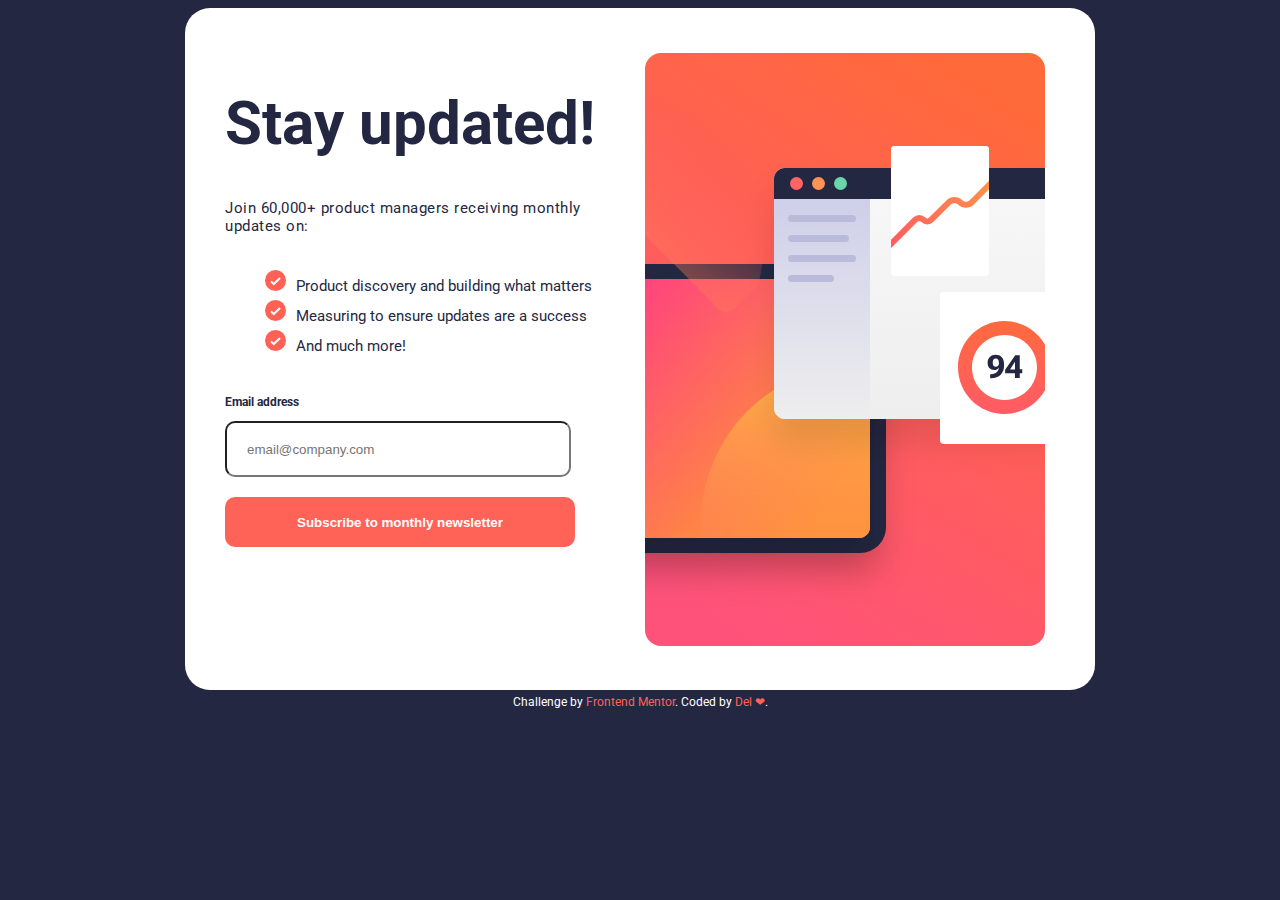
==== index.html @ 950e3dda "first commit" ====
<!DOCTYPE html>
<html lang="en">
  <head>
    <meta charset="UTF-8" />
    <meta name="viewport" content="width=device-width, initial-scale=1.0" />
    <!-- displays site properly based on user's device -->

    <link
      rel="icon"
      type="image/png"
      sizes="32x32"
      href="./assets/images/favicon-32x32.png"
    />
    <link rel="preconnect" href="https://fonts.googleapis.com">
    <link rel="preconnect" href="https://fonts.gstatic.com" crossorigin>
    <link href="https://fonts.googleapis.com/css2?family=Roboto:wght@400;700&display=swap" rel="stylesheet">
    <title>
      Frontend Mentor | Newsletter sign-up form with success message
    </title>
    <link rel="stylesheet" href="style.css" />
  </head>
  <body>
    <div class="container">
      <!-- Sign-up form start -->
      <div class="active-form">
        <h1 class="main-title">Stay updated!</h1>
        <p class="description">Join 60,000+ product managers receiving monthly <br> updates on:</p>
        <ul class="features-list">
          <li><svg xmlns="http://www.w3.org/2000/svg" width="21" height="21" viewBox="0 0 21 21"><g fill="none"><circle cx="10.5" cy="10.5" r="10.5" fill="#FF6155"/><path stroke="#FFF" stroke-width="2" d="M6 11.381 8.735 14 15 8"/></g></svg>Product discovery and building what matters</li>
          <li><svg xmlns="http://www.w3.org/2000/svg" width="21" height="21" viewBox="0 0 21 21"><g fill="none"><circle cx="10.5" cy="10.5" r="10.5" fill="#FF6155"/><path stroke="#FFF" stroke-width="2" d="M6 11.381 8.735 14 15 8"/></g></svg>Measuring to ensure updates are a success</li>
          <li><svg xmlns="http://www.w3.org/2000/svg" width="21" height="21" viewBox="0 0 21 21"><g fill="none"><circle cx="10.5" cy="10.5" r="10.5" fill="#FF6155"/><path stroke="#FFF" stroke-width="2" d="M6 11.381 8.735 14 15 8"/></g></svg>And much more!</li>
        </ul>
        <p class="email">Email address</p>
        <input type="email" placeholder="email@company.com" />
        <button onclick="handleSuccess()">Subscribe to monthly newsletter</button>  
       </div>
        <div class="main-img">
           <svg xmlns="http://www.w3.org/2000/svg" xmlns:xlink="http://www.w3.org/1999/xlink" width="400" height="593" viewBox="0 0 400 593"><defs><linearGradient id="b" x1="72.75%" x2="27.25%" y1="0%" y2="100%"><stop offset="0%" stop-color="#FF6A3A"/><stop offset="100%" stop-color="#FF527B"/></linearGradient><linearGradient id="h" x1="22.319%" x2="99.127%" y1="28.497%" y2="70.858%"><stop offset="0%" stop-color="#FF3E83"/><stop offset="100%" stop-color="#FF9F2E"/></linearGradient><linearGradient id="k" x1="50%" x2="50%" y1="0%" y2="100%"><stop offset="0%" stop-color="#FFB443"/><stop offset="100%" stop-color="#FF5B64" stop-opacity="0"/></linearGradient><linearGradient id="o" x1="50%" x2="50%" y1="0%" y2="100%"><stop offset="0%" stop-color="#F8F8F8"/><stop offset="100%" stop-color="#EEE"/></linearGradient><linearGradient id="p" x1="50%" x2="50%" y1="0%" y2="100%"><stop offset="0%" stop-color="#CACBE8"/><stop offset="100%" stop-color="#EEE"/><stop offset="100%" stop-color="#CACBE8"/></linearGradient><linearGradient id="r" x1="97.791%" x2="7.729%" y1="26.944%" y2="71.879%"><stop offset="0%" stop-color="#FF9049"/><stop offset="100%" stop-color="#FF5E5E"/></linearGradient><linearGradient id="t" x1="50%" x2="50%" y1="0%" y2="100%"><stop offset="0%" stop-color="#FF6A3D"/><stop offset="100%" stop-color="#FF5B66"/></linearGradient><path id="e" d="M0 26C0 11.64 11.64 0 26 0h381c14.36 0 26 11.64 26 26v237c0 14.36-11.64 26-26 26H26c-14.36 0-26-11.64-26-26V26Z"/><path id="g" d="M0 11C0 4.925 4.925 0 11 0h379c6.075 0 11 4.925 11 11v237c0 6.075-4.925 11-11 11H11c-6.075 0-11-4.925-11-11V11Z"/><path id="i" d="M0 11C0 4.925 4.925 0 11 0h379c6.075 0 11 4.925 11 11v237c0 6.075-4.925 11-11 11H11c-6.075 0-11-4.925-11-11V11Z"/><path id="n" d="M0 11C0 4.925 4.925 0 11 0h411c6.075 0 11 4.925 11 11v229c0 6.075-4.925 11-11 11H11c-6.075 0-11-4.925-11-11V11Z"/><path id="q" d="M0 4a4 4 0 0 1 4-4h90a4 4 0 0 1 4 4v122a4 4 0 0 1-4 4H4a4 4 0 0 1-4-4V4Z"/><filter id="d" width="127.7%" height="141.5%" x="-13.9%" y="-12.5%" filterUnits="objectBoundingBox"><feOffset dy="24" in="SourceAlpha" result="shadowOffsetOuter1"/><feGaussianBlur in="shadowOffsetOuter1" result="shadowBlurOuter1" stdDeviation="16"/><feColorMatrix in="shadowBlurOuter1" values="0 0 0 0 0 0 0 0 0 0 0 0 0 0 0 0 0 0 0.100000001 0"/></filter><filter id="f" width="129.9%" height="146.3%" x="-15%" y="-13.9%" filterUnits="objectBoundingBox"><feOffset dy="24" in="SourceAlpha" result="shadowOffsetOuter1"/><feGaussianBlur in="shadowOffsetOuter1" result="shadowBlurOuter1" stdDeviation="16"/><feColorMatrix in="shadowBlurOuter1" values="0 0 0 0 0 0 0 0 0 0 0 0 0 0 0 0 0 0 0.100000001 0"/></filter><filter id="j" width="129.9%" height="146.3%" x="-15%" y="-13.9%" filterUnits="objectBoundingBox"><feOffset dy="24" in="SourceAlpha" result="shadowOffsetOuter1"/><feGaussianBlur in="shadowOffsetOuter1" result="shadowBlurOuter1" stdDeviation="16"/><feColorMatrix in="shadowBlurOuter1" values="0 0 0 0 0 0 0 0 0 0 0 0 0 0 0 0 0 0 0.100000001 0"/></filter><filter id="m" width="127.7%" height="147.8%" x="-13.9%" y="-14.3%" filterUnits="objectBoundingBox"><feOffset dy="24" in="SourceAlpha" result="shadowOffsetOuter1"/><feGaussianBlur in="shadowOffsetOuter1" result="shadowBlurOuter1" stdDeviation="16"/><feColorMatrix in="shadowBlurOuter1" values="0 0 0 0 0 0 0 0 0 0 0 0 0 0 0 0 0 0 0.100000001 0"/></filter><rect id="a" width="400" height="593" x="0" y="0" rx="16"/></defs><g fill="none" fill-rule="evenodd"><mask id="c" fill="#fff"><use xlink:href="#a"/></mask><rect width="400" height="593" rx="16"/><path fill="url(#b)" fill-rule="nonzero" d="M0 0h400v593H0z" mask="url(#c)"/><g mask="url(#c)"><g fill-rule="nonzero" transform="translate(-192 211)"><use xlink:href="#e" fill="#000" filter="url(#d)"/><use xlink:href="#e" fill="#242742"/></g><g transform="translate(-176 226)"><g fill-rule="nonzero"><use xlink:href="#g" fill="#000" filter="url(#f)"/><use xlink:href="#g" fill="url(#h)"/></g><mask id="l" fill="#fff"><use xlink:href="#i"/></mask><g fill-rule="nonzero"><use xlink:href="#i" fill="#000" filter="url(#j)"/><use xlink:href="#i" fill="url(#h)"/></g><circle cx="390" cy="244" r="158" fill="url(#k)" fill-rule="nonzero" mask="url(#l)"/><circle cx="136.446" cy="-34.554" r="158" fill="url(#k)" fill-rule="nonzero" mask="url(#l)" transform="rotate(-135 136.446 -34.554)"/></g><g fill-rule="nonzero" transform="translate(129 115)"><use xlink:href="#n" fill="#000" filter="url(#m)"/><use xlink:href="#n" fill="url(#o)"/><path fill="url(#p)" d="M0 11C0 4.925 4.925 0 11 0h85v251H11c-6.075 0-11-4.925-11-11V11Z"/><path fill="#BABBDB" d="M14 50.5a3.5 3.5 0 0 1 3.5-3.5h61a3.5 3.5 0 0 1 0 7h-61a3.5 3.5 0 0 1-3.5-3.5Zm0 20a3.5 3.5 0 0 1 3.5-3.5h54a3.5 3.5 0 0 1 0 7h-54a3.5 3.5 0 0 1-3.5-3.5Zm0 20a3.5 3.5 0 0 1 3.5-3.5h61a3.5 3.5 0 0 1 0 7h-61a3.5 3.5 0 0 1-3.5-3.5Zm0 20a3.5 3.5 0 0 1 3.5-3.5h39a3.5 3.5 0 1 1 0 7h-39a3.5 3.5 0 0 1-3.5-3.5Z"/><path fill="#242742" d="M0 11C0 4.925 4.925 0 11 0h411c6.075 0 11 4.925 11 11v20H0V11Z"/><g transform="translate(16 9)"><circle cx="6.5" cy="6.5" r="6.5" fill="#FF6464"/><circle cx="28.5" cy="6.5" r="6.5" fill="#FF9255"/><circle cx="50.5" cy="6.5" r="6.5" fill="#6BD4A8"/></g></g><g transform="translate(246 93)"><path fill="#FFF" fill-rule="nonzero" d="M0 4a4 4 0 0 1 4-4h90a4 4 0 0 1 4 4v122a4 4 0 0 1-4 4H4a4 4 0 0 1-4-4V4Z"/><mask id="s" fill="#fff"><use xlink:href="#q"/></mask><use xlink:href="#q" fill="#FFF" fill-rule="nonzero"/><path fill="url(#r)" fill-rule="nonzero" d="M108.12 28.878a3 3 0 0 1 .002 4.243L82.847 58.41c-4.348 4.351-11.4 4.351-15.749 0a5.132 5.132 0 0 0-7.26 0L42.406 75.853a8.668 8.668 0 0 1-12.262 0 2.668 2.668 0 0 0-3.774 0l-32.248 32.268a3 3 0 1 1-4.244-4.242l32.248-32.267a8.668 8.668 0 0 1 12.262 0 2.668 2.668 0 0 0 3.774 0L55.594 54.17c4.348-4.35 11.4-4.35 15.748 0a5.132 5.132 0 0 0 7.26 0l25.276-25.29a3 3 0 0 1 4.243-.002Z" mask="url(#s)"/><path fill="#FFF" fill-rule="nonzero" d="M49 150a4 4 0 0 1 4-4h120a4 4 0 0 1 4 4v144a4 4 0 0 1-4 4H53a4 4 0 0 1-4-4V150Z"/><path fill="url(#t)" d="M46.5 79C64.45 79 79 64.45 79 46.5S64.45 14 46.5 14 14 28.55 14 46.5 28.55 79 46.5 79Zm0 14C72.181 93 93 72.181 93 46.5S72.181 0 46.5 0 0 20.819 0 46.5 20.819 93 46.5 93Z" transform="translate(67 175)"/><path fill="#242742" fill-rule="nonzero" d="M96.61 216.72c0 2.27.589 4.067 1.766 5.39 1.177 1.313 2.78 1.969 4.812 1.969 1.886 0 3.36-.672 4.422-2.016 1.073-1.344 1.61-3.02 1.61-5.031h-1.172c0 1.146-.318 2.057-.954 2.734-.635.677-1.427 1.016-2.375 1.016-1.01 0-1.76-.339-2.25-1.016-.49-.687-.734-1.692-.734-3.015 0-1.51.245-2.594.734-3.25.5-.667 1.24-1 2.22-1 1.051 0 1.869.432 2.452 1.297.584.864.875 2.411.875 4.64l.14.625c0 3.302-.723 5.646-2.171 7.031-1.448 1.386-3.495 2.073-6.14 2.063h-.704v3.969h.813c4.25-.042 7.495-1.193 9.734-3.453 2.25-2.271 3.375-5.329 3.375-9.172v-.813c0-3.458-.776-5.958-2.328-7.5-1.552-1.552-3.557-2.328-6.016-2.328-2.468 0-4.437.714-5.906 2.14-1.469 1.428-2.203 3.334-2.203 5.72ZM123.923 232h4.828v-22.75h-4.516l-10.11 14.563v3.438h17.141v-3.891h-4.937l-.813.078h-6.5l4.828-7.562h.157v9.593l-.079.547v5.985Z"/></g></g></g></svg>
        </div>
      </div>
 
    <div class="footer">
      Challenge by
      <a href="https://www.frontendmentor.io?ref=challenge" target="_blank"
        >Frontend Mentor</a
      >. Coded by <a href="#">Del ❤</a>.
    </div>
  </body>
  <script>
    function handleSuccess() {
      const redirection = 'success.html';

      window.location.href = redirection;
    }
  </script>
</html>
---- style.css ----
body {
  font-family: "Roboto", sans-serif;
  background-color: hsl(234, 29%, 20%);
  display: flex;
  flex-direction: column;
  align-items: center;
}

.container {
  background-color: hsl(0, 0%, 100%);
  padding: 40px;
  border-radius: 25px;
  display: flex;
  flex-direction: row;
  justify-content: space-between;
}

.active-form {
  margin-right: 50px;
}
.main-title {
  font-size: 60px;
  color: hsl(234, 29%, 20%);
}

.features-list {
  list-style: none;
}
.features-list li {
}
svg {
  margin-right: 10px;
  margin-top: 5px;
}
.description {
  letter-spacing: 0.5px;
  font-size: 15px;
  color: hsl(234, 29%, 20%);
}
input {
  display: block;
  width: 320px;
  height: 50px;
  border-radius: 10px;
  padding-left: 20px;
}

.email {
  margin-top: 40px;
  font-size: 12px;
  font-weight: 700;
  color: hsl(234, 29%, 20%);
}
.features-list {
    font-size: 15px;
    margin-top: 30px;
    margin-bottom: 30px;
    color: hsl(234, 29%, 20%);
}
button {
  font-weight: 700;
  color: white;
  width: 350px;
  height: 50px;
  border-radius: 10px;
  border: none;
  margin-top: 20px;
  background-color: hsl(4, 100%, 67%);
  cursor: pointer;
}
button:hover {
    background-color: #FF6A3A;
}
.footer {
  margin-top: 5px;
  font-size: 12px;
  color: white;
}

.footer a {
  color: hsl(4, 100%, 67%);
  text-decoration: none;
}
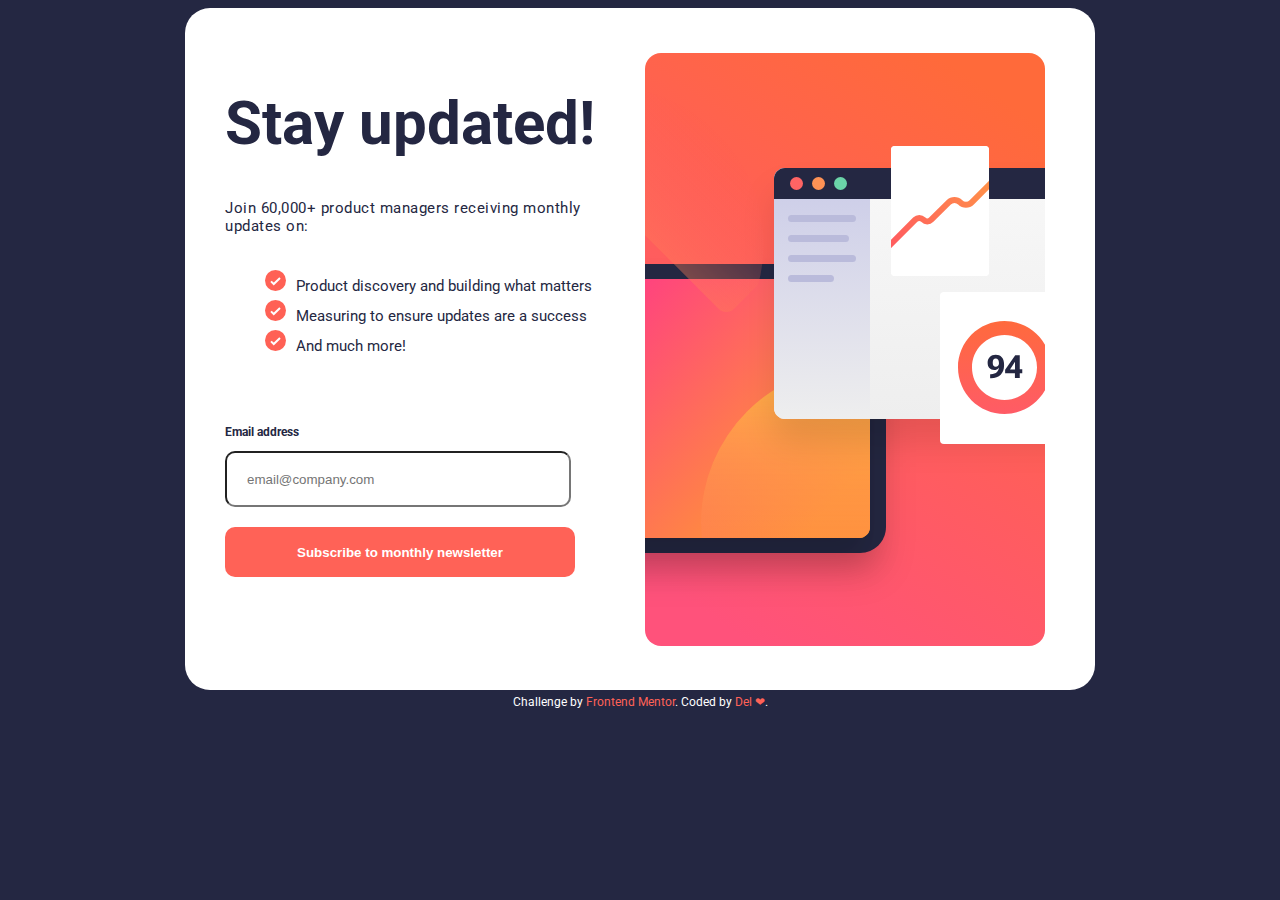
==== commit 070c2d74: "first commit" ====
--- a/index.html
+++ b/index.html
@@ -11,9 +11,12 @@
       sizes="32x32"
       href="./assets/images/favicon-32x32.png"
     />
-    <link rel="preconnect" href="https://fonts.googleapis.com">
-    <link rel="preconnect" href="https://fonts.gstatic.com" crossorigin>
-    <link href="https://fonts.googleapis.com/css2?family=Roboto:wght@400;700&display=swap" rel="stylesheet">
+    <link rel="preconnect" href="https://fonts.googleapis.com" />
+    <link rel="preconnect" href="https://fonts.gstatic.com" crossorigin />
+    <link
+      href="https://fonts.googleapis.com/css2?family=Roboto:wght@400;700&display=swap"
+      rel="stylesheet"
+    />
     <title>
       Frontend Mentor | Newsletter sign-up form with success message
     </title>
@@ -24,21 +27,320 @@
       <!-- Sign-up form start -->
       <div class="active-form">
         <h1 class="main-title">Stay updated!</h1>
-        <p class="description">Join 60,000+ product managers receiving monthly <br> updates on:</p>
+        <p class="description">
+          Join 60,000+ product managers receiving monthly <br />
+          updates on:
+        </p>
         <ul class="features-list">
-          <li><svg xmlns="http://www.w3.org/2000/svg" width="21" height="21" viewBox="0 0 21 21"><g fill="none"><circle cx="10.5" cy="10.5" r="10.5" fill="#FF6155"/><path stroke="#FFF" stroke-width="2" d="M6 11.381 8.735 14 15 8"/></g></svg>Product discovery and building what matters</li>
-          <li><svg xmlns="http://www.w3.org/2000/svg" width="21" height="21" viewBox="0 0 21 21"><g fill="none"><circle cx="10.5" cy="10.5" r="10.5" fill="#FF6155"/><path stroke="#FFF" stroke-width="2" d="M6 11.381 8.735 14 15 8"/></g></svg>Measuring to ensure updates are a success</li>
-          <li><svg xmlns="http://www.w3.org/2000/svg" width="21" height="21" viewBox="0 0 21 21"><g fill="none"><circle cx="10.5" cy="10.5" r="10.5" fill="#FF6155"/><path stroke="#FFF" stroke-width="2" d="M6 11.381 8.735 14 15 8"/></g></svg>And much more!</li>
+          <li>
+            <svg
+              xmlns="http://www.w3.org/2000/svg"
+              width="21"
+              height="21"
+              viewBox="0 0 21 21"
+            >
+              <g fill="none">
+                <circle cx="10.5" cy="10.5" r="10.5" fill="#FF6155" />
+                <path
+                  stroke="#FFF"
+                  stroke-width="2"
+                  d="M6 11.381 8.735 14 15 8"
+                />
+              </g></svg
+            >Product discovery and building what matters
+          </li>
+          <li>
+            <svg
+              xmlns="http://www.w3.org/2000/svg"
+              width="21"
+              height="21"
+              viewBox="0 0 21 21"
+            >
+              <g fill="none">
+                <circle cx="10.5" cy="10.5" r="10.5" fill="#FF6155" />
+                <path
+                  stroke="#FFF"
+                  stroke-width="2"
+                  d="M6 11.381 8.735 14 15 8"
+                />
+              </g></svg
+            >Measuring to ensure updates are a success
+          </li>
+          <li>
+            <svg
+              xmlns="http://www.w3.org/2000/svg"
+              width="21"
+              height="21"
+              viewBox="0 0 21 21"
+            >
+              <g fill="none">
+                <circle cx="10.5" cy="10.5" r="10.5" fill="#FF6155" />
+                <path
+                  stroke="#FFF"
+                  stroke-width="2"
+                  d="M6 11.381 8.735 14 15 8"
+                />
+              </g></svg
+            >And much more!
+          </li>
         </ul>
-        <p class="email">Email address</p>
-        <input type="email" placeholder="email@company.com" />
-        <button onclick="handleSuccess()">Subscribe to monthly newsletter</button>  
-       </div>
-        <div class="main-img">
-           <svg xmlns="http://www.w3.org/2000/svg" xmlns:xlink="http://www.w3.org/1999/xlink" width="400" height="593" viewBox="0 0 400 593"><defs><linearGradient id="b" x1="72.75%" x2="27.25%" y1="0%" y2="100%"><stop offset="0%" stop-color="#FF6A3A"/><stop offset="100%" stop-color="#FF527B"/></linearGradient><linearGradient id="h" x1="22.319%" x2="99.127%" y1="28.497%" y2="70.858%"><stop offset="0%" stop-color="#FF3E83"/><stop offset="100%" stop-color="#FF9F2E"/></linearGradient><linearGradient id="k" x1="50%" x2="50%" y1="0%" y2="100%"><stop offset="0%" stop-color="#FFB443"/><stop offset="100%" stop-color="#FF5B64" stop-opacity="0"/></linearGradient><linearGradient id="o" x1="50%" x2="50%" y1="0%" y2="100%"><stop offset="0%" stop-color="#F8F8F8"/><stop offset="100%" stop-color="#EEE"/></linearGradient><linearGradient id="p" x1="50%" x2="50%" y1="0%" y2="100%"><stop offset="0%" stop-color="#CACBE8"/><stop offset="100%" stop-color="#EEE"/><stop offset="100%" stop-color="#CACBE8"/></linearGradient><linearGradient id="r" x1="97.791%" x2="7.729%" y1="26.944%" y2="71.879%"><stop offset="0%" stop-color="#FF9049"/><stop offset="100%" stop-color="#FF5E5E"/></linearGradient><linearGradient id="t" x1="50%" x2="50%" y1="0%" y2="100%"><stop offset="0%" stop-color="#FF6A3D"/><stop offset="100%" stop-color="#FF5B66"/></linearGradient><path id="e" d="M0 26C0 11.64 11.64 0 26 0h381c14.36 0 26 11.64 26 26v237c0 14.36-11.64 26-26 26H26c-14.36 0-26-11.64-26-26V26Z"/><path id="g" d="M0 11C0 4.925 4.925 0 11 0h379c6.075 0 11 4.925 11 11v237c0 6.075-4.925 11-11 11H11c-6.075 0-11-4.925-11-11V11Z"/><path id="i" d="M0 11C0 4.925 4.925 0 11 0h379c6.075 0 11 4.925 11 11v237c0 6.075-4.925 11-11 11H11c-6.075 0-11-4.925-11-11V11Z"/><path id="n" d="M0 11C0 4.925 4.925 0 11 0h411c6.075 0 11 4.925 11 11v229c0 6.075-4.925 11-11 11H11c-6.075 0-11-4.925-11-11V11Z"/><path id="q" d="M0 4a4 4 0 0 1 4-4h90a4 4 0 0 1 4 4v122a4 4 0 0 1-4 4H4a4 4 0 0 1-4-4V4Z"/><filter id="d" width="127.7%" height="141.5%" x="-13.9%" y="-12.5%" filterUnits="objectBoundingBox"><feOffset dy="24" in="SourceAlpha" result="shadowOffsetOuter1"/><feGaussianBlur in="shadowOffsetOuter1" result="shadowBlurOuter1" stdDeviation="16"/><feColorMatrix in="shadowBlurOuter1" values="0 0 0 0 0 0 0 0 0 0 0 0 0 0 0 0 0 0 0.100000001 0"/></filter><filter id="f" width="129.9%" height="146.3%" x="-15%" y="-13.9%" filterUnits="objectBoundingBox"><feOffset dy="24" in="SourceAlpha" result="shadowOffsetOuter1"/><feGaussianBlur in="shadowOffsetOuter1" result="shadowBlurOuter1" stdDeviation="16"/><feColorMatrix in="shadowBlurOuter1" values="0 0 0 0 0 0 0 0 0 0 0 0 0 0 0 0 0 0 0.100000001 0"/></filter><filter id="j" width="129.9%" height="146.3%" x="-15%" y="-13.9%" filterUnits="objectBoundingBox"><feOffset dy="24" in="SourceAlpha" result="shadowOffsetOuter1"/><feGaussianBlur in="shadowOffsetOuter1" result="shadowBlurOuter1" stdDeviation="16"/><feColorMatrix in="shadowBlurOuter1" values="0 0 0 0 0 0 0 0 0 0 0 0 0 0 0 0 0 0 0.100000001 0"/></filter><filter id="m" width="127.7%" height="147.8%" x="-13.9%" y="-14.3%" filterUnits="objectBoundingBox"><feOffset dy="24" in="SourceAlpha" result="shadowOffsetOuter1"/><feGaussianBlur in="shadowOffsetOuter1" result="shadowBlurOuter1" stdDeviation="16"/><feColorMatrix in="shadowBlurOuter1" values="0 0 0 0 0 0 0 0 0 0 0 0 0 0 0 0 0 0 0.100000001 0"/></filter><rect id="a" width="400" height="593" x="0" y="0" rx="16"/></defs><g fill="none" fill-rule="evenodd"><mask id="c" fill="#fff"><use xlink:href="#a"/></mask><rect width="400" height="593" rx="16"/><path fill="url(#b)" fill-rule="nonzero" d="M0 0h400v593H0z" mask="url(#c)"/><g mask="url(#c)"><g fill-rule="nonzero" transform="translate(-192 211)"><use xlink:href="#e" fill="#000" filter="url(#d)"/><use xlink:href="#e" fill="#242742"/></g><g transform="translate(-176 226)"><g fill-rule="nonzero"><use xlink:href="#g" fill="#000" filter="url(#f)"/><use xlink:href="#g" fill="url(#h)"/></g><mask id="l" fill="#fff"><use xlink:href="#i"/></mask><g fill-rule="nonzero"><use xlink:href="#i" fill="#000" filter="url(#j)"/><use xlink:href="#i" fill="url(#h)"/></g><circle cx="390" cy="244" r="158" fill="url(#k)" fill-rule="nonzero" mask="url(#l)"/><circle cx="136.446" cy="-34.554" r="158" fill="url(#k)" fill-rule="nonzero" mask="url(#l)" transform="rotate(-135 136.446 -34.554)"/></g><g fill-rule="nonzero" transform="translate(129 115)"><use xlink:href="#n" fill="#000" filter="url(#m)"/><use xlink:href="#n" fill="url(#o)"/><path fill="url(#p)" d="M0 11C0 4.925 4.925 0 11 0h85v251H11c-6.075 0-11-4.925-11-11V11Z"/><path fill="#BABBDB" d="M14 50.5a3.5 3.5 0 0 1 3.5-3.5h61a3.5 3.5 0 0 1 0 7h-61a3.5 3.5 0 0 1-3.5-3.5Zm0 20a3.5 3.5 0 0 1 3.5-3.5h54a3.5 3.5 0 0 1 0 7h-54a3.5 3.5 0 0 1-3.5-3.5Zm0 20a3.5 3.5 0 0 1 3.5-3.5h61a3.5 3.5 0 0 1 0 7h-61a3.5 3.5 0 0 1-3.5-3.5Zm0 20a3.5 3.5 0 0 1 3.5-3.5h39a3.5 3.5 0 1 1 0 7h-39a3.5 3.5 0 0 1-3.5-3.5Z"/><path fill="#242742" d="M0 11C0 4.925 4.925 0 11 0h411c6.075 0 11 4.925 11 11v20H0V11Z"/><g transform="translate(16 9)"><circle cx="6.5" cy="6.5" r="6.5" fill="#FF6464"/><circle cx="28.5" cy="6.5" r="6.5" fill="#FF9255"/><circle cx="50.5" cy="6.5" r="6.5" fill="#6BD4A8"/></g></g><g transform="translate(246 93)"><path fill="#FFF" fill-rule="nonzero" d="M0 4a4 4 0 0 1 4-4h90a4 4 0 0 1 4 4v122a4 4 0 0 1-4 4H4a4 4 0 0 1-4-4V4Z"/><mask id="s" fill="#fff"><use xlink:href="#q"/></mask><use xlink:href="#q" fill="#FFF" fill-rule="nonzero"/><path fill="url(#r)" fill-rule="nonzero" d="M108.12 28.878a3 3 0 0 1 .002 4.243L82.847 58.41c-4.348 4.351-11.4 4.351-15.749 0a5.132 5.132 0 0 0-7.26 0L42.406 75.853a8.668 8.668 0 0 1-12.262 0 2.668 2.668 0 0 0-3.774 0l-32.248 32.268a3 3 0 1 1-4.244-4.242l32.248-32.267a8.668 8.668 0 0 1 12.262 0 2.668 2.668 0 0 0 3.774 0L55.594 54.17c4.348-4.35 11.4-4.35 15.748 0a5.132 5.132 0 0 0 7.26 0l25.276-25.29a3 3 0 0 1 4.243-.002Z" mask="url(#s)"/><path fill="#FFF" fill-rule="nonzero" d="M49 150a4 4 0 0 1 4-4h120a4 4 0 0 1 4 4v144a4 4 0 0 1-4 4H53a4 4 0 0 1-4-4V150Z"/><path fill="url(#t)" d="M46.5 79C64.45 79 79 64.45 79 46.5S64.45 14 46.5 14 14 28.55 14 46.5 28.55 79 46.5 79Zm0 14C72.181 93 93 72.181 93 46.5S72.181 0 46.5 0 0 20.819 0 46.5 20.819 93 46.5 93Z" transform="translate(67 175)"/><path fill="#242742" fill-rule="nonzero" d="M96.61 216.72c0 2.27.589 4.067 1.766 5.39 1.177 1.313 2.78 1.969 4.812 1.969 1.886 0 3.36-.672 4.422-2.016 1.073-1.344 1.61-3.02 1.61-5.031h-1.172c0 1.146-.318 2.057-.954 2.734-.635.677-1.427 1.016-2.375 1.016-1.01 0-1.76-.339-2.25-1.016-.49-.687-.734-1.692-.734-3.015 0-1.51.245-2.594.734-3.25.5-.667 1.24-1 2.22-1 1.051 0 1.869.432 2.452 1.297.584.864.875 2.411.875 4.64l.14.625c0 3.302-.723 5.646-2.171 7.031-1.448 1.386-3.495 2.073-6.14 2.063h-.704v3.969h.813c4.25-.042 7.495-1.193 9.734-3.453 2.25-2.271 3.375-5.329 3.375-9.172v-.813c0-3.458-.776-5.958-2.328-7.5-1.552-1.552-3.557-2.328-6.016-2.328-2.468 0-4.437.714-5.906 2.14-1.469 1.428-2.203 3.334-2.203 5.72ZM123.923 232h4.828v-22.75h-4.516l-10.11 14.563v3.438h17.141v-3.891h-4.937l-.813.078h-6.5l4.828-7.562h.157v9.593l-.079.547v5.985Z"/></g></g></g></svg>
+        <div class="register">
+          <p class="email">Email address</p>
+          <p class="error-message">valid email required.</p>
         </div>
+
+        <input type="email" id="emailInput" placeholder="email@company.com" />
+        <button onclick="handleSuccess()">
+          Subscribe to monthly newsletter
+        </button>
       </div>
- 
+      <div class="main-img">
+        <svg
+          xmlns="http://www.w3.org/2000/svg"
+          xmlns:xlink="http://www.w3.org/1999/xlink"
+          width="400"
+          height="593"
+          viewBox="0 0 400 593"
+        >
+          <defs>
+            <linearGradient id="b" x1="72.75%" x2="27.25%" y1="0%" y2="100%">
+              <stop offset="0%" stop-color="#FF6A3A" />
+              <stop offset="100%" stop-color="#FF527B" />
+            </linearGradient>
+            <linearGradient
+              id="h"
+              x1="22.319%"
+              x2="99.127%"
+              y1="28.497%"
+              y2="70.858%"
+            >
+              <stop offset="0%" stop-color="#FF3E83" />
+              <stop offset="100%" stop-color="#FF9F2E" />
+            </linearGradient>
+            <linearGradient id="k" x1="50%" x2="50%" y1="0%" y2="100%">
+              <stop offset="0%" stop-color="#FFB443" />
+              <stop offset="100%" stop-color="#FF5B64" stop-opacity="0" />
+            </linearGradient>
+            <linearGradient id="o" x1="50%" x2="50%" y1="0%" y2="100%">
+              <stop offset="0%" stop-color="#F8F8F8" />
+              <stop offset="100%" stop-color="#EEE" />
+            </linearGradient>
+            <linearGradient id="p" x1="50%" x2="50%" y1="0%" y2="100%">
+              <stop offset="0%" stop-color="#CACBE8" />
+              <stop offset="100%" stop-color="#EEE" />
+              <stop offset="100%" stop-color="#CACBE8" />
+            </linearGradient>
+            <linearGradient
+              id="r"
+              x1="97.791%"
+              x2="7.729%"
+              y1="26.944%"
+              y2="71.879%"
+            >
+              <stop offset="0%" stop-color="#FF9049" />
+              <stop offset="100%" stop-color="#FF5E5E" />
+            </linearGradient>
+            <linearGradient id="t" x1="50%" x2="50%" y1="0%" y2="100%">
+              <stop offset="0%" stop-color="#FF6A3D" />
+              <stop offset="100%" stop-color="#FF5B66" />
+            </linearGradient>
+            <path
+              id="e"
+              d="M0 26C0 11.64 11.64 0 26 0h381c14.36 0 26 11.64 26 26v237c0 14.36-11.64 26-26 26H26c-14.36 0-26-11.64-26-26V26Z"
+            />
+            <path
+              id="g"
+              d="M0 11C0 4.925 4.925 0 11 0h379c6.075 0 11 4.925 11 11v237c0 6.075-4.925 11-11 11H11c-6.075 0-11-4.925-11-11V11Z"
+            />
+            <path
+              id="i"
+              d="M0 11C0 4.925 4.925 0 11 0h379c6.075 0 11 4.925 11 11v237c0 6.075-4.925 11-11 11H11c-6.075 0-11-4.925-11-11V11Z"
+            />
+            <path
+              id="n"
+              d="M0 11C0 4.925 4.925 0 11 0h411c6.075 0 11 4.925 11 11v229c0 6.075-4.925 11-11 11H11c-6.075 0-11-4.925-11-11V11Z"
+            />
+            <path
+              id="q"
+              d="M0 4a4 4 0 0 1 4-4h90a4 4 0 0 1 4 4v122a4 4 0 0 1-4 4H4a4 4 0 0 1-4-4V4Z"
+            />
+            <filter
+              id="d"
+              width="127.7%"
+              height="141.5%"
+              x="-13.9%"
+              y="-12.5%"
+              filterUnits="objectBoundingBox"
+            >
+              <feOffset dy="24" in="SourceAlpha" result="shadowOffsetOuter1" />
+              <feGaussianBlur
+                in="shadowOffsetOuter1"
+                result="shadowBlurOuter1"
+                stdDeviation="16"
+              />
+              <feColorMatrix
+                in="shadowBlurOuter1"
+                values="0 0 0 0 0 0 0 0 0 0 0 0 0 0 0 0 0 0 0.100000001 0"
+              />
+            </filter>
+            <filter
+              id="f"
+              width="129.9%"
+              height="146.3%"
+              x="-15%"
+              y="-13.9%"
+              filterUnits="objectBoundingBox"
+            >
+              <feOffset dy="24" in="SourceAlpha" result="shadowOffsetOuter1" />
+              <feGaussianBlur
+                in="shadowOffsetOuter1"
+                result="shadowBlurOuter1"
+                stdDeviation="16"
+              />
+              <feColorMatrix
+                in="shadowBlurOuter1"
+                values="0 0 0 0 0 0 0 0 0 0 0 0 0 0 0 0 0 0 0.100000001 0"
+              />
+            </filter>
+            <filter
+              id="j"
+              width="129.9%"
+              height="146.3%"
+              x="-15%"
+              y="-13.9%"
+              filterUnits="objectBoundingBox"
+            >
+              <feOffset dy="24" in="SourceAlpha" result="shadowOffsetOuter1" />
+              <feGaussianBlur
+                in="shadowOffsetOuter1"
+                result="shadowBlurOuter1"
+                stdDeviation="16"
+              />
+              <feColorMatrix
+                in="shadowBlurOuter1"
+                values="0 0 0 0 0 0 0 0 0 0 0 0 0 0 0 0 0 0 0.100000001 0"
+              />
+            </filter>
+            <filter
+              id="m"
+              width="127.7%"
+              height="147.8%"
+              x="-13.9%"
+              y="-14.3%"
+              filterUnits="objectBoundingBox"
+            >
+              <feOffset dy="24" in="SourceAlpha" result="shadowOffsetOuter1" />
+              <feGaussianBlur
+                in="shadowOffsetOuter1"
+                result="shadowBlurOuter1"
+                stdDeviation="16"
+              />
+              <feColorMatrix
+                in="shadowBlurOuter1"
+                values="0 0 0 0 0 0 0 0 0 0 0 0 0 0 0 0 0 0 0.100000001 0"
+              />
+            </filter>
+            <rect id="a" width="400" height="593" x="0" y="0" rx="16" />
+          </defs>
+          <g fill="none" fill-rule="evenodd">
+            <mask id="c" fill="#fff"><use xlink:href="#a" /></mask>
+            <rect width="400" height="593" rx="16" />
+            <path
+              fill="url(#b)"
+              fill-rule="nonzero"
+              d="M0 0h400v593H0z"
+              mask="url(#c)"
+            />
+            <g mask="url(#c)">
+              <g fill-rule="nonzero" transform="translate(-192 211)">
+                <use xlink:href="#e" fill="#000" filter="url(#d)" />
+                <use xlink:href="#e" fill="#242742" />
+              </g>
+              <g transform="translate(-176 226)">
+                <g fill-rule="nonzero">
+                  <use xlink:href="#g" fill="#000" filter="url(#f)" />
+                  <use xlink:href="#g" fill="url(#h)" />
+                </g>
+                <mask id="l" fill="#fff"><use xlink:href="#i" /></mask>
+                <g fill-rule="nonzero">
+                  <use xlink:href="#i" fill="#000" filter="url(#j)" />
+                  <use xlink:href="#i" fill="url(#h)" />
+                </g>
+                <circle
+                  cx="390"
+                  cy="244"
+                  r="158"
+                  fill="url(#k)"
+                  fill-rule="nonzero"
+                  mask="url(#l)"
+                />
+                <circle
+                  cx="136.446"
+                  cy="-34.554"
+                  r="158"
+                  fill="url(#k)"
+                  fill-rule="nonzero"
+                  mask="url(#l)"
+                  transform="rotate(-135 136.446 -34.554)"
+                />
+              </g>
+              <g fill-rule="nonzero" transform="translate(129 115)">
+                <use xlink:href="#n" fill="#000" filter="url(#m)" />
+                <use xlink:href="#n" fill="url(#o)" />
+                <path
+                  fill="url(#p)"
+                  d="M0 11C0 4.925 4.925 0 11 0h85v251H11c-6.075 0-11-4.925-11-11V11Z"
+                />
+                <path
+                  fill="#BABBDB"
+                  d="M14 50.5a3.5 3.5 0 0 1 3.5-3.5h61a3.5 3.5 0 0 1 0 7h-61a3.5 3.5 0 0 1-3.5-3.5Zm0 20a3.5 3.5 0 0 1 3.5-3.5h54a3.5 3.5 0 0 1 0 7h-54a3.5 3.5 0 0 1-3.5-3.5Zm0 20a3.5 3.5 0 0 1 3.5-3.5h61a3.5 3.5 0 0 1 0 7h-61a3.5 3.5 0 0 1-3.5-3.5Zm0 20a3.5 3.5 0 0 1 3.5-3.5h39a3.5 3.5 0 1 1 0 7h-39a3.5 3.5 0 0 1-3.5-3.5Z"
+                />
+                <path
+                  fill="#242742"
+                  d="M0 11C0 4.925 4.925 0 11 0h411c6.075 0 11 4.925 11 11v20H0V11Z"
+                />
+                <g transform="translate(16 9)">
+                  <circle cx="6.5" cy="6.5" r="6.5" fill="#FF6464" />
+                  <circle cx="28.5" cy="6.5" r="6.5" fill="#FF9255" />
+                  <circle cx="50.5" cy="6.5" r="6.5" fill="#6BD4A8" />
+                </g>
+              </g>
+              <g transform="translate(246 93)">
+                <path
+                  fill="#FFF"
+                  fill-rule="nonzero"
+                  d="M0 4a4 4 0 0 1 4-4h90a4 4 0 0 1 4 4v122a4 4 0 0 1-4 4H4a4 4 0 0 1-4-4V4Z"
+                />
+                <mask id="s" fill="#fff"><use xlink:href="#q" /></mask>
+                <use xlink:href="#q" fill="#FFF" fill-rule="nonzero" />
+                <path
+                  fill="url(#r)"
+                  fill-rule="nonzero"
+                  d="M108.12 28.878a3 3 0 0 1 .002 4.243L82.847 58.41c-4.348 4.351-11.4 4.351-15.749 0a5.132 5.132 0 0 0-7.26 0L42.406 75.853a8.668 8.668 0 0 1-12.262 0 2.668 2.668 0 0 0-3.774 0l-32.248 32.268a3 3 0 1 1-4.244-4.242l32.248-32.267a8.668 8.668 0 0 1 12.262 0 2.668 2.668 0 0 0 3.774 0L55.594 54.17c4.348-4.35 11.4-4.35 15.748 0a5.132 5.132 0 0 0 7.26 0l25.276-25.29a3 3 0 0 1 4.243-.002Z"
+                  mask="url(#s)"
+                />
+                <path
+                  fill="#FFF"
+                  fill-rule="nonzero"
+                  d="M49 150a4 4 0 0 1 4-4h120a4 4 0 0 1 4 4v144a4 4 0 0 1-4 4H53a4 4 0 0 1-4-4V150Z"
+                />
+                <path
+                  fill="url(#t)"
+                  d="M46.5 79C64.45 79 79 64.45 79 46.5S64.45 14 46.5 14 14 28.55 14 46.5 28.55 79 46.5 79Zm0 14C72.181 93 93 72.181 93 46.5S72.181 0 46.5 0 0 20.819 0 46.5 20.819 93 46.5 93Z"
+                  transform="translate(67 175)"
+                />
+                <path
+                  fill="#242742"
+                  fill-rule="nonzero"
+                  d="M96.61 216.72c0 2.27.589 4.067 1.766 5.39 1.177 1.313 2.78 1.969 4.812 1.969 1.886 0 3.36-.672 4.422-2.016 1.073-1.344 1.61-3.02 1.61-5.031h-1.172c0 1.146-.318 2.057-.954 2.734-.635.677-1.427 1.016-2.375 1.016-1.01 0-1.76-.339-2.25-1.016-.49-.687-.734-1.692-.734-3.015 0-1.51.245-2.594.734-3.25.5-.667 1.24-1 2.22-1 1.051 0 1.869.432 2.452 1.297.584.864.875 2.411.875 4.64l.14.625c0 3.302-.723 5.646-2.171 7.031-1.448 1.386-3.495 2.073-6.14 2.063h-.704v3.969h.813c4.25-.042 7.495-1.193 9.734-3.453 2.25-2.271 3.375-5.329 3.375-9.172v-.813c0-3.458-.776-5.958-2.328-7.5-1.552-1.552-3.557-2.328-6.016-2.328-2.468 0-4.437.714-5.906 2.14-1.469 1.428-2.203 3.334-2.203 5.72ZM123.923 232h4.828v-22.75h-4.516l-10.11 14.563v3.438h17.141v-3.891h-4.937l-.813.078h-6.5l4.828-7.562h.157v9.593l-.079.547v5.985Z"
+                />
+              </g>
+            </g>
+          </g>
+        </svg>
+      </div>
+    </div>
+
     <div class="footer">
       Challenge by
       <a href="https://www.frontendmentor.io?ref=challenge" target="_blank"
@@ -48,9 +350,20 @@
   </body>
   <script>
     function handleSuccess() {
-      const redirection = 'success.html';
+      const redirection = "success.html";
 
       window.location.href = redirection;
     }
+
+    const emailInput = document.getElementById("emailInput");
+    const errorMessage = document.querySelector(".error-message");
+
+    emailInput.addEventListener("input", function () {
+      if (emailInput.validity.valid) {
+        errorMessage.style.display = "none";
+      } else {
+        errorMessage.style.display = "block";
+      }
+    });
   </script>
 </html>
--- a/style.css
+++ b/style.css
@@ -1,3 +1,5 @@
+
+
 body {
   font-family: "Roboto", sans-serif;
   background-color: hsl(234, 29%, 20%);
@@ -43,6 +45,12 @@
   height: 50px;
   border-radius: 10px;
   padding-left: 20px;
+
+}
+.register {
+    display: flex;
+    justify-content: space-between;
+
 }
 
 .email {
@@ -51,11 +59,24 @@
   font-weight: 700;
   color: hsl(234, 29%, 20%);
 }
+input[type="email"]:invalid {
+  border: 2px solid red;
+  background-color: #fbe7dd;
+}
+
+.error-message {
+  color: red;
+  display: none;
+  font-size: 12px;
+  font-weight: 700;
+  padding-top: 28px;
+
+}
 .features-list {
-    font-size: 15px;
-    margin-top: 30px;
-    margin-bottom: 30px;
-    color: hsl(234, 29%, 20%);
+  font-size: 15px;
+  margin-top: 30px;
+  margin-bottom: 30px;
+  color: hsl(234, 29%, 20%);
 }
 button {
   font-weight: 700;
@@ -69,7 +90,7 @@
   cursor: pointer;
 }
 button:hover {
-    background-color: #FF6A3A;
+  background-color: #ff6a3a;
 }
 .footer {
   margin-top: 5px;
@@ -81,3 +102,52 @@
   color: hsl(4, 100%, 67%);
   text-decoration: none;
 }
+
+
+/* Smaller Screens (e.g., Mobile Phones) */
+@media screen and (max-width: 768px) {
+  body {
+
+  background-color: white;
+  }
+  .container {
+    width: 280px;
+    flex-direction: column; /* Stack elements vertically on smaller screens */
+    align-items: center; /* Center content vertically */
+  }
+.main-img {
+  width: 200px;
+  align-items: center;
+}
+  .active-form {
+    margin-right: 0; /* Remove margin for smaller screens */
+    text-align: center; /* Center text */
+  }
+
+  .main-title {
+    font-size: 40px; /* Decrease font size for smaller screens */
+  }
+
+  .features-list {
+    text-align: center; /* Center list items */
+  }
+
+  input {
+    width: 100%; /* Full width for email input */
+    max-width: 320px; /* Limit maximum width for larger screens */
+    margin-top: 10px; /* Reduce top margin */
+  }
+
+  .email {
+    margin-top: 20px; /* Reduce top margin */
+  }
+
+  button {
+    width: 100%; /* Full width for button */
+    font-size: 18px; /* Increase font size for better usability */
+  }
+
+  .footer {
+    font-size: 10px; /* Decrease font size for the footer */
+  }
+}
